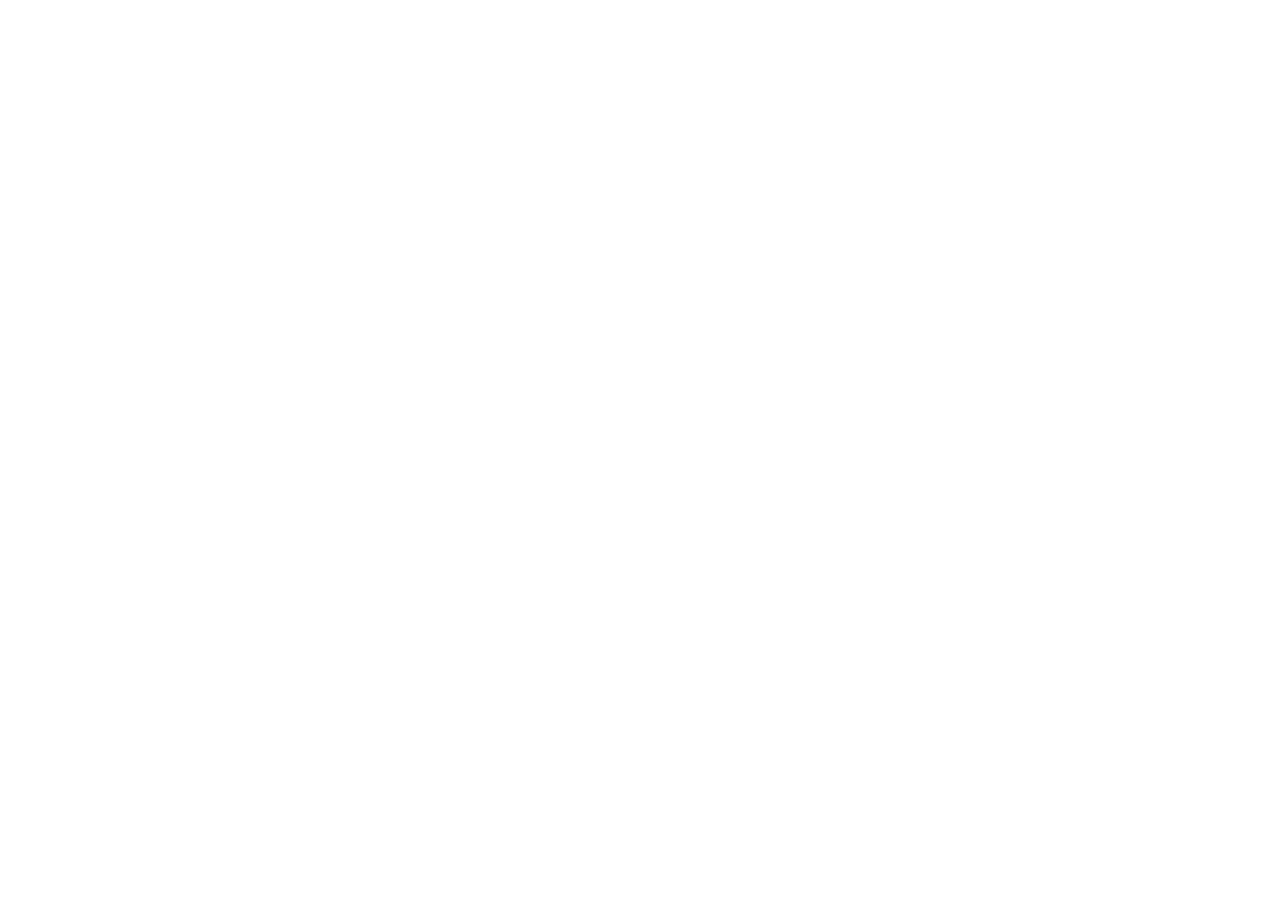
==== app.html @ 8bf64c72 "Primeiro envio de dados do Game Mata Mosquitos" ====
<!DOCTYPE html>
<html lang="pt-br">
<head>
    <meta charset="UTF-8">
    <meta name="viewport" content="width=device-width, initial-scale=1.0">
    <script src="jogo.js"></script>
    <title>Mata Mosquito</title>
</head>
<body onresize="ajusteTamanhoPalcoJogo()">
    
</body>
</html>
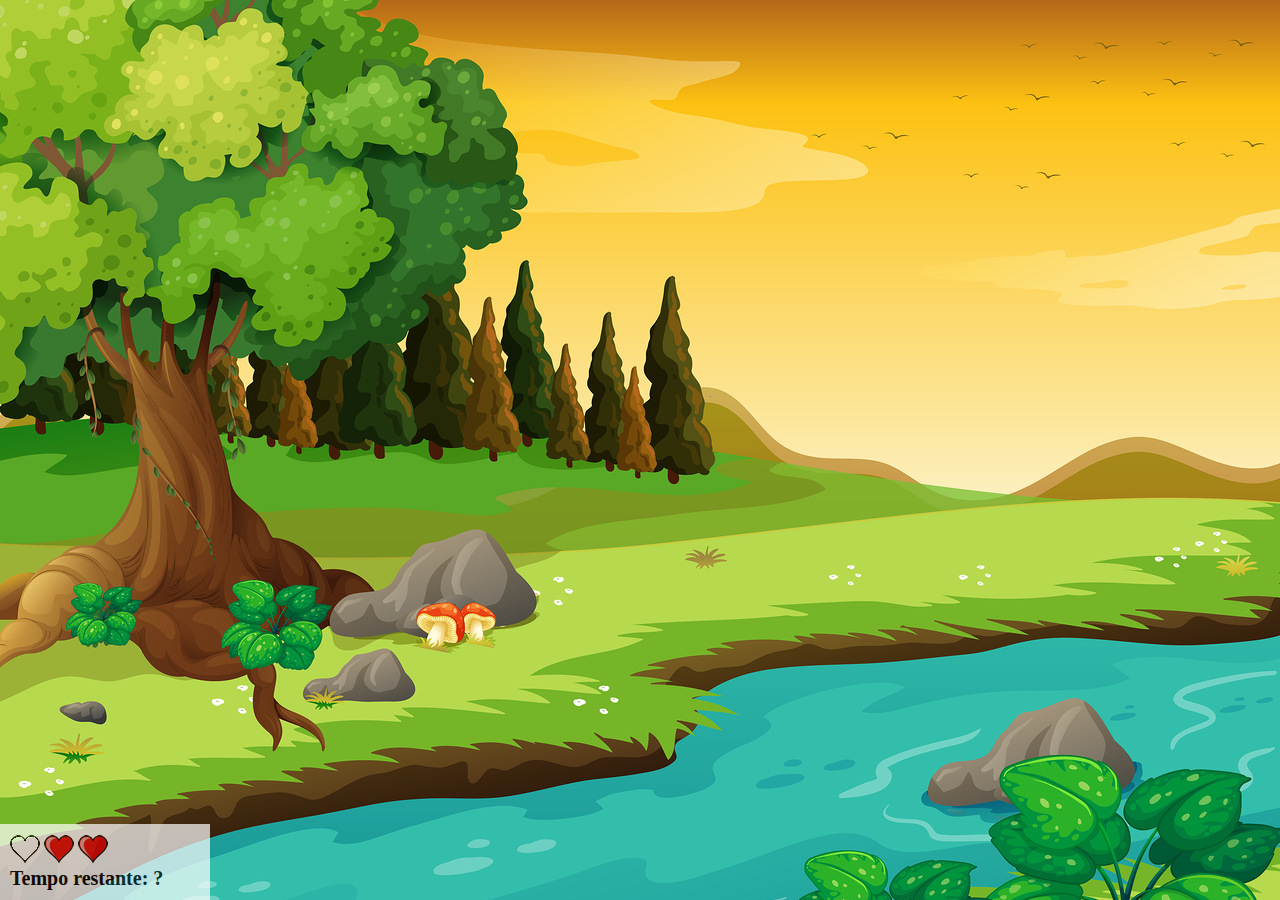
==== commit 24878a26: "Envio de dados" ====
--- a/app.html
+++ b/app.html
@@ -3,10 +3,25 @@
 <head>
     <meta charset="UTF-8">
     <meta name="viewport" content="width=device-width, initial-scale=1.0">
+    <link rel="stylesheet" href="estilo.css">
     <script src="jogo.js"></script>
     <title>Mata Mosquito</title>
 </head>
-<body onresize="ajusteTamanhoPalcoJogo()">
-    
-</body>
+    <body onresize="ajustaTamanhoPalcoJogo()">
+        <div class="painel">
+            <div class="vidas">
+                <img src="imagens/coracao_vazio.png">
+                <img src="imagens/coracao_cheio.png">
+                <img src="imagens/coracao_cheio.png">
+            </div>
+            <div class="cronometro">
+                Tempo restante: ?
+            </div>
+        </div>
+        <script>
+            setInterval(function(){
+                posicaoRandomica()
+            }, 1000)
+        </script>
+    </body>
 </html>--- a/estilo.css
+++ b/estilo.css
@@ -0,0 +1,48 @@
+body {
+    background-image: url(imagens/bg.jpg);
+    background-repeat: no-repeat;
+}
+
+.mosquito1 {
+    width: 50px;
+    height: 50px;
+}
+
+.mosquito2 {
+    width: 70px;
+    height: 70px;
+}
+
+.mosquito3 {
+    width: 90px;
+    height: 90px;
+}
+
+.ladoA {
+    transform: scaleX(1);
+}
+
+.ladoA {
+    transform: scaleX(-1);
+}
+
+.painel {
+    position: absolute;
+    width: 190px;
+    padding: 10px;
+    left: 0px;
+    bottom: 0px;
+    border-top: solid 1px #fff;
+    background-color: #fff;
+    opacity: 0.7;
+}
+
+.vidas {
+    float: left;
+}
+
+.cronometro {
+    float: left;
+    font-size: 20px;
+    font-weight: bold;
+}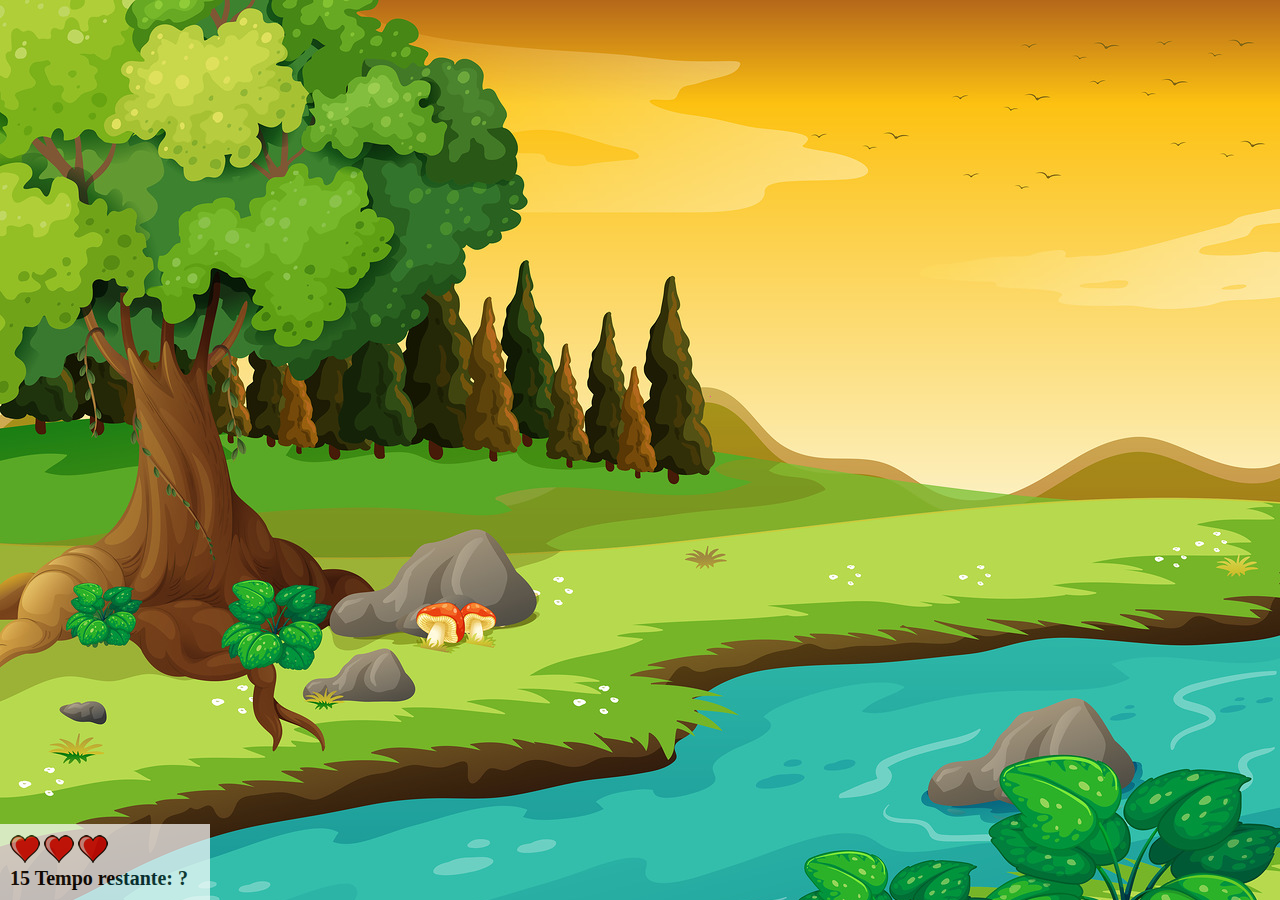
==== commit 7d497b76: "Envio de dados, fim_de_jogo e vitoria" ====
--- a/app.html
+++ b/app.html
@@ -10,18 +10,20 @@
     <body onresize="ajustaTamanhoPalcoJogo()">
         <div class="painel">
             <div class="vidas">
-                <img src="imagens/coracao_vazio.png">
-                <img src="imagens/coracao_cheio.png">
-                <img src="imagens/coracao_cheio.png">
+                <img id="v1" src="imagens/coracao_cheio.png">
+                <img id="v2" src="imagens/coracao_cheio.png">
+                <img id="v3" src="imagens/coracao_cheio.png">
             </div>
-            <div class="cronometro">
+            <div class="cronometro"> <span id="cronometro"></span>
                 Tempo restante: ?
             </div>
         </div>
         <script>
-            setInterval(function(){
+            document.getElementById('cronometro').innerHTML = tempo
+
+            var criarMosca = setInterval(function(){
                 posicaoRandomica()
-            }, 1000)
+            }, 2000)
         </script>
     </body>
 </html>